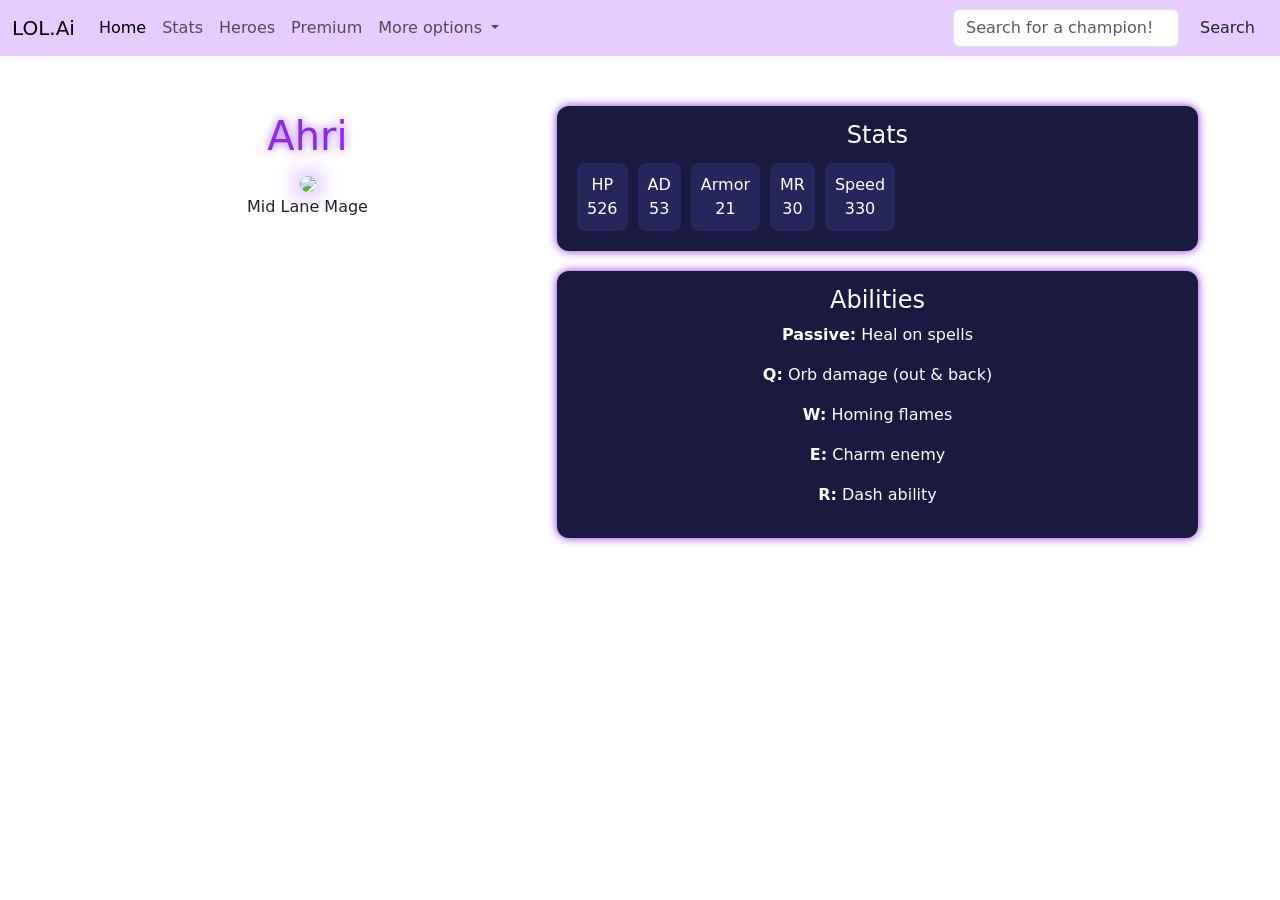
==== heroes-ahri.html @ fac510e2 "Add files via upload" ====
<!DOCTYPE html>
<html lang="en">
<head>
<meta charset="UTF-8">
<meta name="viewport" content="width=device-width, initial-scale=1.0">
<title>Ahri</title>
<link rel="stylesheet" href="style.css">
<link href="https://cdn.jsdelivr.net/npm/bootstrap@5.3.2/dist/css/bootstrap.min.css" rel="stylesheet">

</head>

<body>

<nav class="navbar navbar-expand-lg navbar-purple">
  <div class="container-fluid">
    <a class="navbar-brand" href="#">LOL.Ai</a>

    <button class="navbar-toggler" type="button" data-bs-toggle="collapse" data-bs-target="#navbarSupportedContent">
      <span class="navbar-toggler-icon"></span>
    </button>

    <div class="collapse navbar-collapse" id="navbarSupportedContent">

      <ul class="navbar-nav me-auto mb-2 mb-lg-0">
        <li class="nav-item"><a class="nav-link active" href="index.html">Home</a></li>
        <li class="nav-item"><a class="nav-link" href="stats.html">Stats</a></li>
        <li class="nav-item"><a class="nav-link" href="heroes.html">Heroes</a></li>
        <li class="nav-item"><a class="nav-link" href="#">Premium</a></li>

        <li class="nav-item dropdown">
          <a class="nav-link dropdown-toggle" href="#" role="button" data-bs-toggle="dropdown">
            More options
          </a>
          <ul class="dropdown-menu navbar-purple-drop">
            <li><a class="dropdown-item" href="#">Guide</a></li>
            <li><a class="dropdown-item" href="login.html">Login</a></li>
            <li><hr class="dropdown-divider"></li>
            <li><a class="dropdown-item" href="#">Settings</a></li>
          </ul>
        </li>
      </ul>

      <form class="d-flex" onsubmit="searchChampionNavbar(event)">
        <input id="navbarSearch" class="form-control me-2" type="search" placeholder="Search for a champion!">
        <button class="btn search-purple" type="submit">Search</button>
      </form>

    </div>
  </div>
</nav>

<div class="container champion-container">
  <div class="row">

    <div class="col-md-5 text-center champion-left">
      <div class="champion-name">Ahri</div>
      <img src="https://ddragon.leagueoflegends.com/cdn/img/champion/loading/Ahri_0.jpg">
      <p>Mid Lane Mage</p>
    </div>

    <div class="col-md-7">
      <div class="card-custom">
        <h4>Stats</h4>
        <div class="d-flex flex-wrap">
          <div class="stat-box">HP<br>526</div>
          <div class="stat-box">AD<br>53</div>
          <div class="stat-box">Armor<br>21</div>
          <div class="stat-box">MR<br>30</div>
          <div class="stat-box">Speed<br>330</div>
        </div>
      </div>

      <div class="card-custom">
        <h4>Abilities</h4>
        <p><strong>Passive:</strong> Heal on spells</p>
        <p><strong>Q:</strong> Orb damage (out & back)</p>
        <p><strong>W:</strong> Homing flames</p>
        <p><strong>E:</strong> Charm enemy</p>
        <p><strong>R:</strong> Dash ability</p>
      </div>
    </div>

  </div>
</div>

<script src="script.js" defer></script>

<script src="https://cdn.jsdelivr.net/npm/bootstrap@5.3.2/dist/js/bootstrap.bundle.min.js"></script>
</body>
</html>
---- style.css ----
/*body - navbar - mic*/
body { background: linear-gradient(to bottom, #f3e8ff, #e6ccff);
  color: #2d1b4e; font-family: Arial, sans-serif; }

.navbar-purple { background-color: #e6ccff; }
.navbar-purple-drop { background-color: #b093cc; }
.search-purple { color: #8a2be2; border-color: #8a2be2; }
.search-purple:hover { background-color: #8a2be2; color: white; }

.container { margin-top: 50px; }

.player-card,
.ai-box,
.login-form {
  background-color: #ffffff;
  color: #2d1b4e;
  box-shadow: 0 0 15px rgba(138, 43, 226, 0.2);
}


/*stats page*/
.navbar-purple { background-color: #e6ccff; }
.navbar-purple-drop { background-color: #b093cc; }
.search-purple { color: #8a2be2; border-color: #8a2be2; }
.search-purple:hover { background-color: #8a2be2; color: white; }

body { 
    background: #0f0a1d;
    color: #ffffff; 
    font-family: 'Segoe UI', Roboto, sans-serif;
    min-height: 100vh;
}

.glass-card {
    background: rgba(30, 20, 55, 0.6);
    backdrop-filter: blur(10px);
    border: 1px solid rgba(138, 43, 226, 0.2);
    border-radius: 20px;
    box-shadow: 0 10px 30px rgba(0, 0, 0, 0.4);
}

.player-name-text {
    font-weight: 800;
    font-size: 3rem;
    margin-bottom: 0;
    background: linear-gradient(to right, #fff, #bc13fe);
    -webkit-background-clip: text;
    -webkit-text-fill-color: transparent;
}

.text-neon { color: #bc13fe; text-shadow: 0 0 10px rgba(188, 19, 254, 0.5); }
.text-blue { color: #00d2ff; text-shadow: 0 0 10px rgba(0, 210, 255, 0.5); }
.text-white-opacity { color: rgba(255,255,255,0.5); }
.bg-purple-soft { background: rgba(138, 43, 226, 0.3); border: 1px solid rgba(138, 43, 226, 0.4); }

.stat-summary-box {
    background: rgba(0, 0, 0, 0.2);
    padding: 15px;
    border-radius: 15px;
    border: 1px solid rgba(255, 255, 255, 0.05);
}

.custom-progress-bg {
    background: rgba(255, 255, 255, 0.05);
    height: 12px;
    border-radius: 10px;
    width: 100%;
}

.custom-progress-fill {
    height: 100%;
    border-radius: 10px;
    transition: width 1s ease-in-out;
}

.purple-grad { background: linear-gradient(90deg, #8a2be2, #bc13fe); box-shadow: 0 0 15px rgba(188, 19, 254, 0.4); }
.blue-grad { background: linear-gradient(90deg, #00d2ff, #3a7bd5); box-shadow: 0 0 15px rgba(0, 210, 255, 0.4); }

.role-chart-container {
    display: flex;
    justify-content: space-around;
    align-items: flex-end;
    height: 200px;
    padding-bottom: 10px;
}

.role-bar-item {
    display: flex;
    flex-direction: column;
    align-items: center;
    width: 50px;
}

.role-bar-track {
    background: rgba(255, 255, 255, 0.05);
    width: 15px;
    height: 150px;
    border-radius: 20px;
    position: relative;
    display: flex;
    flex-direction: column-reverse;
    margin-bottom: 10px;
}

.role-bar-fill {
    width: 100%;
    border-radius: 20px;
    position: relative;
    transition: height 0.5s ease;
}

.role-val {
    position: absolute;
    top: -25px;
    left: 50%;
    transform: translateX(-50%);
    font-size: 0.7rem;
    font-weight: bold;
}

.role-label {
    font-size: 0.75rem;
    font-weight: 600;
    color: rgba(255,255,255,0.6);
}

.active-role .role-label { color: #00d2ff; }
.active-role .role-bar-track { background: rgba(0, 210, 255, 0.1); }
.active-role .role-bar-fill { box-shadow: 0 0 20px rgba(0, 210, 255, 0.5); }


/*home page*/
.glow-title {
  margin-top: 50px;
  font-size: 50px;
  font-family: 'Arial Black', sans-serif;
  color: #8a2be2;
  text-align: center;
  text-shadow:
     0 0 2px #8a2be2,
     0 0 5px #9b4eff;
}

.login-container {
  margin-top: 80px;
  min-height: 100%;
  display: flex;
  justify-content: center;
  align-items: center;
  padding: 20px;
}

.login-form {
  background-color: rgb(211, 211, 211);
  padding: 40px;
  border-radius: 15px;
  box-shadow: 0 4px 20px rgba(0,0,0,0.2);
  width: 100%;
  max-width: 600px;
}

.login-button{
    color: #000000;
    border-color: #8a2be2;
    background-color: #be83f5;
}
.login-button:hover{
    color: #000000;
    border-color: #000000;
    background-color: #571b8f;
    border: 1px solid black;
}

header {
  text-align: center;
  margin-top: 40px;
  text-shadow: 0 0 10px #aa69e7;
}

header h1 {
  font-size: 60px;
  color: #8a2be2;
  margin-bottom: 10px;
}

header p {
  font-size: 18px;
  color: #696969;
}

.cards-row {
  margin-top: 50px;
}

.card-custom {
  background-color: #1a1a40;
  color: #fff;
  text-align: center;
  padding: 20px;
  border-radius: 12px;
  transition: 0.3s;
  cursor: pointer;
  box-shadow: 0 0 10px #8a2be2;
}

.card-custom:hover {
  transform: scale(1.05);
  box-shadow: 0 0 25px #ff00ff;
}

.ai-container {
  display: flex;
  justify-content: center;
  margin-top: 50px;
  margin-bottom: 50px;
}

.ai-box {
  width: 100%;
  max-width: 900px;
  background: #1a1a40;
  border-radius: 20px;
  padding: 20px;
  box-shadow: 0 0 25px #8a2be2;
}

.ai-title {
  text-align: center;
  color: #8a2be2;
  margin-bottom: 20px;
  text-shadow: 0 0 6px rgba(138, 43, 226, 0.4);
}

.chat-box {
  height: 300px;
  overflow-y: auto;
  background: #f8f0ff;
  padding: 15px;
  border-radius: 15px;
  margin-bottom: 15px;
}

.message {
  padding: 10px 15px;
  border-radius: 15px;
  margin-bottom: 10px;
  max-width: 70%;
}

.message.ai {
  background: #e6ccff;
  align-self: flex-start;
}

.message.user {
  background: #8a2be2;
  color: white;
  margin-left: auto;
  text-align: right;
}

.chat-input {
  display: flex;
  gap: 10px;
}

.send {
  background: #8a2be2;
  color: black;
}

.send:hover {
  background-color: #571b8f33;
}


/*heroes page*/
.section-title {
  color: #8a2be2;
  font-size: 36px;
  margin: 30px 0 20px 0;
  text-shadow: 0 0 10px #9b4eff;
  text-align: center;
}

.champion-card {
  background-color: #1a1a40;
  border-radius: 15px;
  padding: 10px;
  text-align: center;
  box-shadow: 0 0 15px #8a2be2;
  margin-bottom: 20px;
  transition: 0.3s;
  cursor: pointer;
}
.champion-card:hover {
  transform: scale(1.05);
  box-shadow: 0 0 30px #ff00ff;
}

.champion-card img {
  width: 100%;
  max-width: 200px;
  border-radius: 10px;
  margin-bottom: 10px;
}

.champion-name { font-size: 24px; margin-bottom: 5px; color: #ffccff; }
.champion-role { font-size: 16px; color: #aaa; }


/*heroes-pages*/
.champion-container { margin-top: 50px; }

.champion-left img {
  width: 100%;
  max-width: 350px;
  border-radius: 15px;
  box-shadow: 0 0 25px #8a2be2;
  transition: 0.3s;
}
.champion-left img:hover {
  transform: scale(1.03);
  box-shadow: 0 0 40px #ff00ff;
}

.champion-name {
  font-size: 40px;
  color: #8a2be2;
  text-shadow: 0 0 10px #9b4eff;
}

.card-custom {
  background-color: #1a1a40;
  padding: 15px;
  border-radius: 12px;
  margin-bottom: 20px;
  box-shadow: 0 0 10px #8a2be2;
}

.stat-box {
  background: #26265c;
  padding: 10px;
  border-radius: 8px;
  text-align: center;
  margin: 5px;
}

/*settings*/
.settings-ui-card {
    background: #9d84e1;
    width: 100%;
    max-width: 400px;
    border-radius: 35px;
    padding: 30px;
    box-shadow: 0 15px 40px rgba(0, 0, 0, 0.4);
}

.settings-header {
    display: flex;
    justify-content: space-between;
    align-items: center;
    margin-bottom: 40px;
}

.settings-header h2 {
    font-size: 1.5rem;
    letter-spacing: 1px;
}

.settings-item {
    display: flex;
    align-items: center;
    padding: 15px 0;
    text-decoration: none;
    color: white;
    transition: opacity 0.2s;
}

.settings-item:hover {
    opacity: 0.8;
    color: white;
}

.item-title {
    font-weight: 600;
    font-size: 1.1rem;
    line-height: 1.2;
}

.item-sub {
    font-size: 0.85rem;
    opacity: 0.8;
}

.icon-riot { color: #78909c; font-size: 1.4rem; }
.icon-yellow { color: #ffeb3b; font-size: 1.4rem; }
.icon-gray { color: #455a64; font-size: 1.4rem; }

.custom-switch.form-check-input {
    background-color: rgba(255, 255, 255, 0.3);
    border-color: transparent;
    width: 3rem;
    height: 1.5rem;
    cursor: pointer;
}

.custom-switch.form-check-input:checked {
    background-color: #3d5afe;
    background-image: url("data:image/svg+xml,%3csvg xmlns='http://www.w3.org/2000/svg' viewBox='-4 -4 8 8'%3e%3ccircle r='3' fill='%23fff'/%3e%3c/svg%3e");
}

.logout-link {
    margin-top: 20px;
    border-top: 1px solid rgba(255, 255, 255, 0.1);
    padding-top: 25px;
}

.form-check-input:focus {
    box-shadow: none;
    border-color: transparent;
}

/*login*/
.login-viewport {
    height: calc(75vh);
    margin-top: 7%;
    display: flex;
    justify-content: center;
    align-items: center;
    position: relative;
    background-image: url('https://images.alphacoders.com/132/1322301.jpeg'); /* Summoner's Rift background */
    background-size: cover;
    background-position: center;
}

.hero-bg-overlay {
    position: absolute;
    top: 0; left: 0; width: 100%; height: 100%;
    background: radial-gradient(circle, rgba(15, 10, 29, 0.7) 0%, rgba(15, 10, 29, 0.95) 100%);
    z-index: 1;
}

.glass-login-card {
    position: relative;
    z-index: 2;
    background: rgba(30, 20, 55, 0.7);
    backdrop-filter: blur(15px);
    border: 1px solid rgba(188, 19, 254, 0.3);
    border-radius: 30px;
    padding: 50px 40px;
    width: 100%;
    max-width: 420px;
    box-shadow: 0 25px 50px rgba(0, 0, 0, 0.5);
}

.login-hero-logo {
    width: 80px;
    margin-bottom: 20px;
    filter: drop-shadow(0 0 10px rgba(0, 210, 255, 0.5));
}

.auth-title {
    font-weight: 800;
    letter-spacing: 2px;
    background: linear-gradient(to bottom, #fff, #bc13fe);
    -webkit-background-clip: text;
    -webkit-text-fill-color: transparent;
}

.auth-subtitle {
    font-size: 0.9rem;
    color: rgba(255, 255, 255, 0.6);
}

/* Custom Input Polja */
.custom-input-group {
    position: relative;
    display: flex;
    align-items: center;
}

.input-icon {
    position: absolute;
    left: 15px;
    color: #bc13fe;
}

.custom-field {
    width: 100%;
    background: rgba(0, 0, 0, 0.3);
    border: 1px solid rgba(255, 255, 255, 0.1);
    padding: 12px 15px 12px 45px;
    border-radius: 12px;
    color: white;
    transition: all 0.3s;
}

.custom-field:focus {
    outline: none;
    border-color: #bc13fe;
    background: rgba(188, 19, 254, 0.1);
    box-shadow: 0 0 15px rgba(188, 19, 254, 0.2);
}

/* Neon Dugme */
.neon-submit-btn {
    background: #bc13fe;
    border: none;
    border-radius: 12px;
    padding: 14px;
    color: white;
    font-weight: 700;
    letter-spacing: 1px;
    position: relative;
    overflow: hidden;
    transition: 0.3s;
    box-shadow: 0 0 20px rgba(188, 19, 254, 0.4);
}

.neon-submit-btn:hover {
    transform: translateY(-3px);
    box-shadow: 0 0 30px rgba(188, 19, 254, 0.6);
    background: #d61cff;
}

.text-neon {
    color: #00d2ff;
    text-decoration: none;
    font-weight: 600;
}

.text-neon:hover {
    color: #bc13fe;
    text-shadow: 0 0 10px rgba(188, 19, 254, 0.5);
}
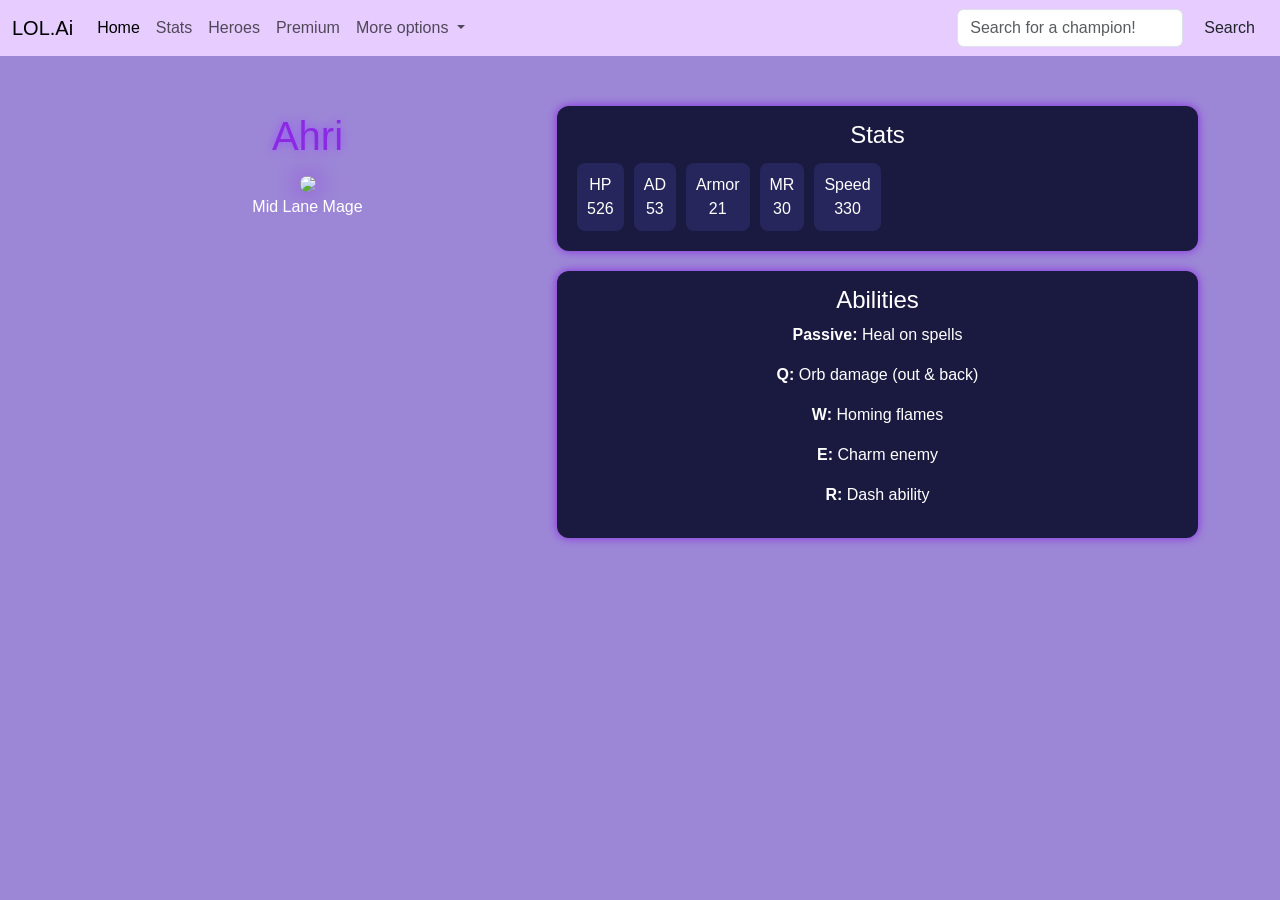
==== commit 573977d7: "Update heroes-ahri.html" ====
--- a/heroes-ahri.html
+++ b/heroes-ahri.html
@@ -7,6 +7,15 @@
 <link rel="stylesheet" href="style.css">
 <link href="https://cdn.jsdelivr.net/npm/bootstrap@5.3.2/dist/css/bootstrap.min.css" rel="stylesheet">
 
+<style>
+  body { 
+    background: #9c87d6;
+    color: #ffffff; 
+    font-family: 'Segoe UI', Roboto, sans-serif;
+    min-height: 100vh;
+}
+</style>
+  
 </head>
 
 <body>
@@ -87,4 +96,4 @@
 
 <script src="https://cdn.jsdelivr.net/npm/bootstrap@5.3.2/dist/js/bootstrap.bundle.min.js"></script>
 </body>
-</html>+</html>
--- a/style.css
+++ b/style.css
@@ -1,6 +1,10 @@
-/*body - navbar - mic*/
-body { background: linear-gradient(to bottom, #f3e8ff, #e6ccff);
-  color: #2d1b4e; font-family: Arial, sans-serif; }
+/body-navbar - mic*
+body { 
+    background: #0f0a1d;
+    color: #ffffff; 
+    font-family: 'Segoe UI', Roboto, sans-serif;
+    min-height: 100vh;
+}
 
 .navbar-purple { background-color: #e6ccff; }
 .navbar-purple-drop { background-color: #b093cc; }
@@ -10,8 +14,7 @@
 .container { margin-top: 50px; }
 
 .player-card,
-.ai-box,
-.login-form {
+.ai-box {
   background-color: #ffffff;
   color: #2d1b4e;
   box-shadow: 0 0 15px rgba(138, 43, 226, 0.2);
@@ -23,13 +26,6 @@
 .navbar-purple-drop { background-color: #b093cc; }
 .search-purple { color: #8a2be2; border-color: #8a2be2; }
 .search-purple:hover { background-color: #8a2be2; color: white; }
-
-body { 
-    background: #0f0a1d;
-    color: #ffffff; 
-    font-family: 'Segoe UI', Roboto, sans-serif;
-    min-height: 100vh;
-}
 
 .glass-card {
     background: rgba(30, 20, 55, 0.6);
@@ -139,36 +135,6 @@
   text-shadow:
      0 0 2px #8a2be2,
      0 0 5px #9b4eff;
-}
-
-.login-container {
-  margin-top: 80px;
-  min-height: 100%;
-  display: flex;
-  justify-content: center;
-  align-items: center;
-  padding: 20px;
-}
-
-.login-form {
-  background-color: rgb(211, 211, 211);
-  padding: 40px;
-  border-radius: 15px;
-  box-shadow: 0 4px 20px rgba(0,0,0,0.2);
-  width: 100%;
-  max-width: 600px;
-}
-
-.login-button{
-    color: #000000;
-    border-color: #8a2be2;
-    background-color: #be83f5;
-}
-.login-button:hover{
-    color: #000000;
-    border-color: #000000;
-    background-color: #571b8f;
-    border: 1px solid black;
 }
 
 header {
@@ -473,7 +439,6 @@
     color: rgba(255, 255, 255, 0.6);
 }
 
-/* Custom Input Polja */
 .custom-input-group {
     position: relative;
     display: flex;
@@ -503,7 +468,6 @@
     box-shadow: 0 0 15px rgba(188, 19, 254, 0.2);
 }
 
-/* Neon Dugme */
 .neon-submit-btn {
     background: #bc13fe;
     border: none;
@@ -533,4 +497,4 @@
 .text-neon:hover {
     color: #bc13fe;
     text-shadow: 0 0 10px rgba(188, 19, 254, 0.5);
-}+}
